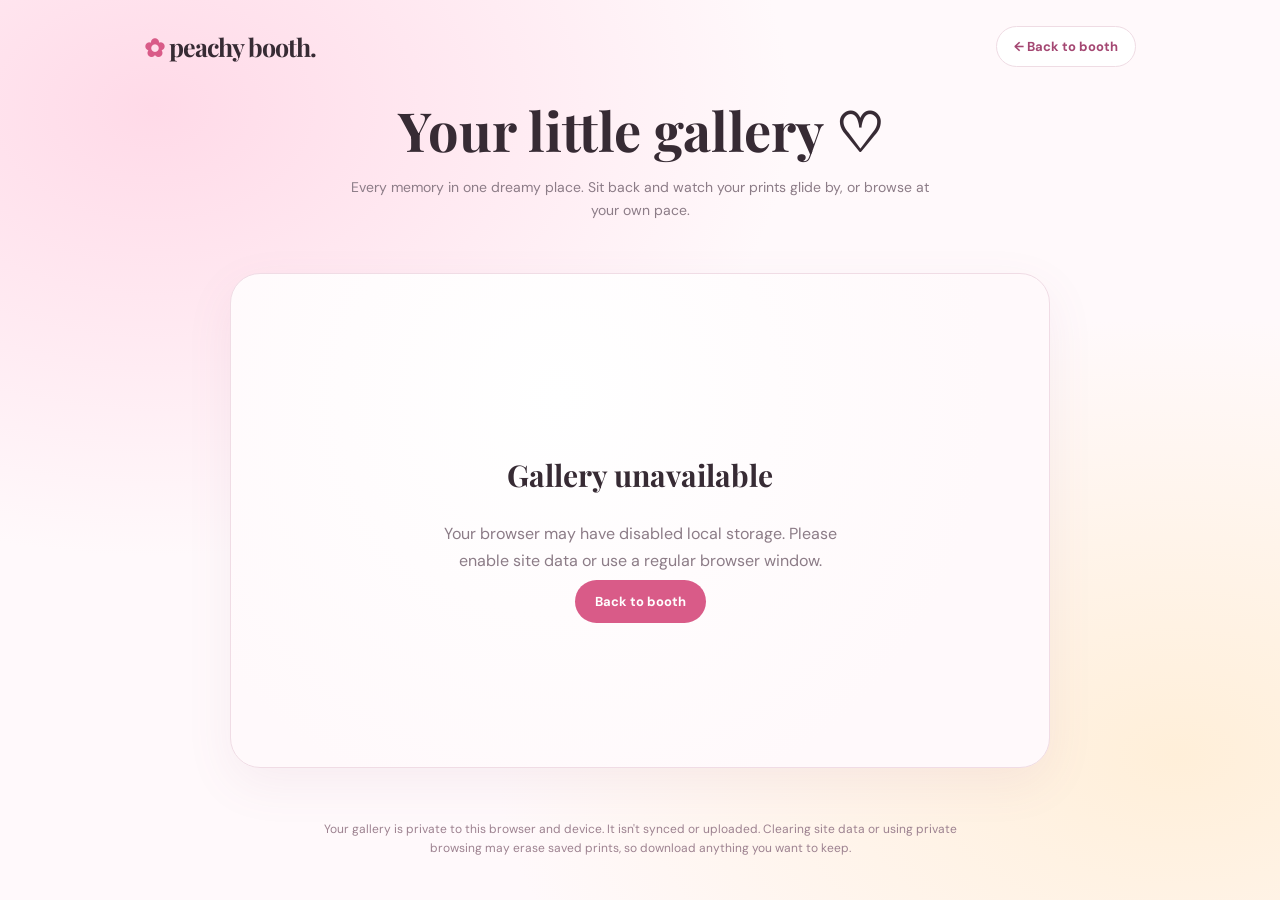
==== gallery.html @ bba38769 "Add initial HTML structure for gallery page" ====
<!DOCTYPE html>
<html lang="en"><head><meta charset="UTF-8">
  <meta name="viewport" content="width=device-width,initial-scale=1.0">
  <meta name="theme-color" content="#fff5f8">
  <title>My Gallery — Peachy Booth</title>
<link rel="preconnect" href="https://fonts.googleapis.com">
  <link rel="preconnect" href="https://fonts.gstatic.com" crossorigin>
  <link href="https://fonts.googleapis.com/css2?family=DM+Sans:wght@400;500;600;700&family=Playfair+Display:wght@500;600;700&display=swap" rel="stylesheet">
<style>
:root{--ink:#372b34;--muted:#8c7c87;--pink:#d95b88}*{box-sizing:border-box}body{margin:0;min-height:100vh;font-family:'DM Sans',sans-serif;color:var(--ink);background:radial-gradient(ellipse at 12% 12%,#ffdae8 0,transparent 40%),radial-gradient(ellipse at 92% 84%,#ffefd9 0,transparent 41%),#fff9fb}button,a{font:inherit}button{cursor:pointer}button:disabled{opacity:.4;cursor:not-allowed}.shell{max-width:1040px;margin:0 auto;padding:26px 24px 42px;min-height:100vh;display:flex;flex-direction:column}.header{display:flex;justify-content:space-between;align-items:center;gap:12px}.logo{font-family:'Playfair Display',serif;font-size:25px;letter-spacing:-1px;font-weight:700}.logo span{color:var(--pink)}.back{border:1px solid #efdce4;text-decoration:none;background:white;border-radius:40px;padding:11px 17px;font-size:13px;font-weight:700;color:#a44772}.heading{text-align:center;font-family:'Playfair Display',serif;font-size:clamp(36px,6vw,54px);margin:27px 0 10px}.sub{text-align:center;color:var(--muted);line-height:1.65;font-size:14px;margin:0 auto 25px;max-width:580px}.gallery{flex:1;display:flex;flex-direction:column;align-items:center;justify-content:center}.stage{position:relative;display:grid;place-items:center;width:min(100%,820px);height:clamp(380px,55vh,590px);border:1px solid #f0dce5;border-radius:30px;background:radial-gradient(circle at 40% 25%,#fff 0%,#fff9fb 70%);box-shadow:0 16px 48px #9d5d7c14;overflow:hidden}.slide{position:absolute;inset:16px;display:flex;align-items:center;justify-content:center;opacity:0;transform:translateX(55px) scale(.94) rotate(3deg);filter:blur(5px);transition:opacity .85s cubic-bezier(.2,.8,.2,1),transform .85s cubic-bezier(.2,.8,.2,1),filter .85s;pointer-events:none}.slide.active{opacity:1;transform:translateX(0) scale(1) rotate(0);filter:blur(0);pointer-events:auto}.slide.leaving{opacity:0;transform:translateX(-55px) scale(.94) rotate(-3deg)}.slide img{display:block;max-width:100%;max-height:100%;object-fit:contain;filter:drop-shadow(0 13px 12px #784b5c2c)}.nav{display:flex;align-items:center;justify-content:center;gap:12px;flex-wrap:wrap;margin-top:19px}.round{width:44px;height:44px;border-radius:50%;border:1px solid #eed8e1;color:#99516e;background:white;font-size:20px;transition:transform .2s}.round:hover{transform:scale(1.08)}.btn{border:0;border-radius:40px;padding:13px 20px;background:var(--pink);color:#fff;font-weight:700;font-size:13px;text-decoration:none;transition:transform .2s,background .2s}.btn:hover{transform:translateY(-2px);background:#c94e7b}.btn.secondary{background:white;color:#8c6177;border:1px solid #ecd5df}.meta{text-align:center;font-size:12px;color:#8f7482;margin-top:13px;min-height:20px}.dots{display:flex;justify-content:center;align-items:center;flex-wrap:wrap;gap:8px;margin-top:12px;max-width:650px}.dot{border:0;background:#e5c7d3;width:8px;height:8px;padding:0;border-radius:50%;transition:all .35s}.dot.active{background:var(--pink);width:23px;border-radius:12px}.empty{text-align:center;max-width:470px;padding:38px 24px}.empty .emoji{font-size:60px}.empty h2{font-family:'Playfair Display',serif;font-size:30px}.empty p{color:var(--muted);line-height:1.7}.footnote{text-align:center;font-size:12px;color:#9d8290;line-height:1.6;margin:26px auto 0;max-width:650px}.danger{background:none;border:0;color:#9d7384;text-decoration:underline;font-size:12px;padding:8px}.sr-only{position:absolute;width:1px;height:1px;overflow:hidden;clip:rect(0,0,0,0)}@media(max-width:620px){.shell{padding:19px 15px 25px}.logo{font-size:20px}.stage{height:52vh;min-height:350px;border-radius:22px}.slide{inset:12px}.heading{margin-top:36px}.nav{gap:8px}.btn{padding:12px 16px}}@media(prefers-reduced-motion:reduce){.slide,.dot,.btn{transition:none!important}}
</style></head><body><div class="shell"><header class="header"><div class="logo"><span>✿</span> peachy booth.</div><a class="back" href="index.html">← Back to booth</a></header>
<h1 class="heading">Your little gallery ♡</h1><p class="sub">Every memory in one dreamy place. Sit back and watch your prints glide by, or browse at your own pace.</p>
<main class="gallery"><div class="stage" id="stage" aria-label="Saved photo carousel"><div class="empty"><div class="emoji">♡</div><h2>Waiting for your first memory</h2><p>Make your first photo print, and it will appear here automatically.</p><a class="btn" href="index.html">Make a photo ✦</a></div></div><div id="galleryControls" hidden><div class="nav"><button class="round" id="prev" aria-label="Previous photo">‹</button><button class="btn secondary" id="pause" aria-pressed="false">Ⅱ Pause slideshow</button><button class="round" id="next" aria-label="Next photo">›</button><button class="btn" id="download">↓ Download print</button></div><div class="meta" id="meta" aria-live="polite"></div><div class="dots" id="dots"></div><div class="nav"><button class="danger" id="delete">Delete this photo</button></div></div></main>
<p class="footnote">Your gallery is private to this browser and device. It isn't synced or uploaded. Clearing site data or using private browsing may erase saved prints, so download anything you want to keep.</p></div>
<script src="gallery-db.js"></script><script>
const stage=document.getElementById('stage'),controls=document.getElementById('galleryControls'),dots=document.getElementById('dots'),meta=document.getElementById('meta');
let photos=[],urls=[],index=0,timer=null,paused=false;
const reduceMotion=matchMedia('(prefers-reduced-motion: reduce)').matches;
function stop(){if(timer){clearInterval(timer);timer=null}}
function start(){stop();if(!paused&&photos.length>1)timer=setInterval(()=>show((index+1)%photos.length),4200)}
function render(){stop();urls.forEach(url=>URL.revokeObjectURL(url));urls=photos.map(p=>URL.createObjectURL(p.blob));stage.innerHTML='';dots.innerHTML='';controls.hidden=photos.length===0;if(!photos.length){stage.innerHTML='<div class="empty"><div class="emoji">♡</div><h2>Waiting for your first memory</h2><p>Make your first photo print, and it will appear here automatically.</p><a class="btn" href="index.html">Make a photo ✦</a></div>';return}
photos.forEach((p,i)=>{const slide=document.createElement('div');slide.className='slide'+(i===index?' active':'');slide.setAttribute('aria-hidden',i===index?'false':'true');const img=document.createElement('img');img.src=urls[i];img.alt=(p.layout==='polaroid'?'Polaroid':p.layout+'-photo strip')+' created '+new Date(p.createdAt).toLocaleString();slide.append(img);stage.append(slide);const dot=document.createElement('button');dot.className='dot'+(i===index?' active':'');dot.setAttribute('aria-label','Show photo '+(i+1));dot.onclick=()=>{show(i);start()};dots.append(dot)});show(index);start()}
function show(next){if(!photos.length)return;const old=index;index=(next+photos.length)%photos.length;const slides=[...stage.querySelectorAll('.slide')];slides.forEach((slide,i)=>{slide.classList.toggle('active',i===index);slide.classList.toggle('leaving',i===old&&i!==index);slide.setAttribute('aria-hidden',i===index?'false':'true')});[...dots.children].forEach((dot,i)=>dot.classList.toggle('active',i===index));const p=photos[index];const date=new Date(p.createdAt).toLocaleDateString(undefined,{month:'short',day:'numeric',year:'numeric'});meta.textContent=`${index+1} of ${photos.length} · ${p.layout==='polaroid'?'Polaroid':p.layout+'-photo strip'} · ${date}`}
function updatePause(){document.getElementById('pause').textContent=paused?'▶ Play slideshow':'Ⅱ Pause slideshow';document.getElementById('pause').setAttribute('aria-pressed',String(paused));start()}
document.getElementById('prev').onclick=()=>{show(index-1);start()};document.getElementById('next').onclick=()=>{show(index+1);start()};document.getElementById('pause').onclick=()=>{paused=!paused;updatePause()};
document.getElementById('download').onclick=()=>{if(!photos.length)return;const a=document.createElement('a');a.href=urls[index];a.download=`peachy-booth-${photos[index].layout}-${photos[index].createdAt}.png`;a.click()};
document.getElementById('delete').onclick=async()=>{if(!photos.length||!confirm('Delete this print from this browser gallery?'))return;const id=photos[index].id;try{await PeachyGallery.remove(id);photos.splice(index,1);index=Math.min(index,Math.max(photos.length-1,0));render()}catch(e){alert('Could not delete this photo.')}};
document.addEventListener('keydown',e=>{if(e.key==='ArrowRight'&&photos.length){show(index+1);start()}else if(e.key==='ArrowLeft'&&photos.length){show(index-1);start()}});
document.addEventListener('visibilitychange',()=>{if(document.hidden)stop();else start()});
(async()=>{try{photos=await PeachyGallery.all();paused=reduceMotion;updatePause();render()}catch(error){stage.innerHTML='<div class="empty"><h2>Gallery unavailable</h2><p>Your browser may have disabled local storage. Please enable site data or use a regular browser window.</p><a class="btn" href="index.html">Back to booth</a></div>';console.warn(error)}})();
</script></body></html>
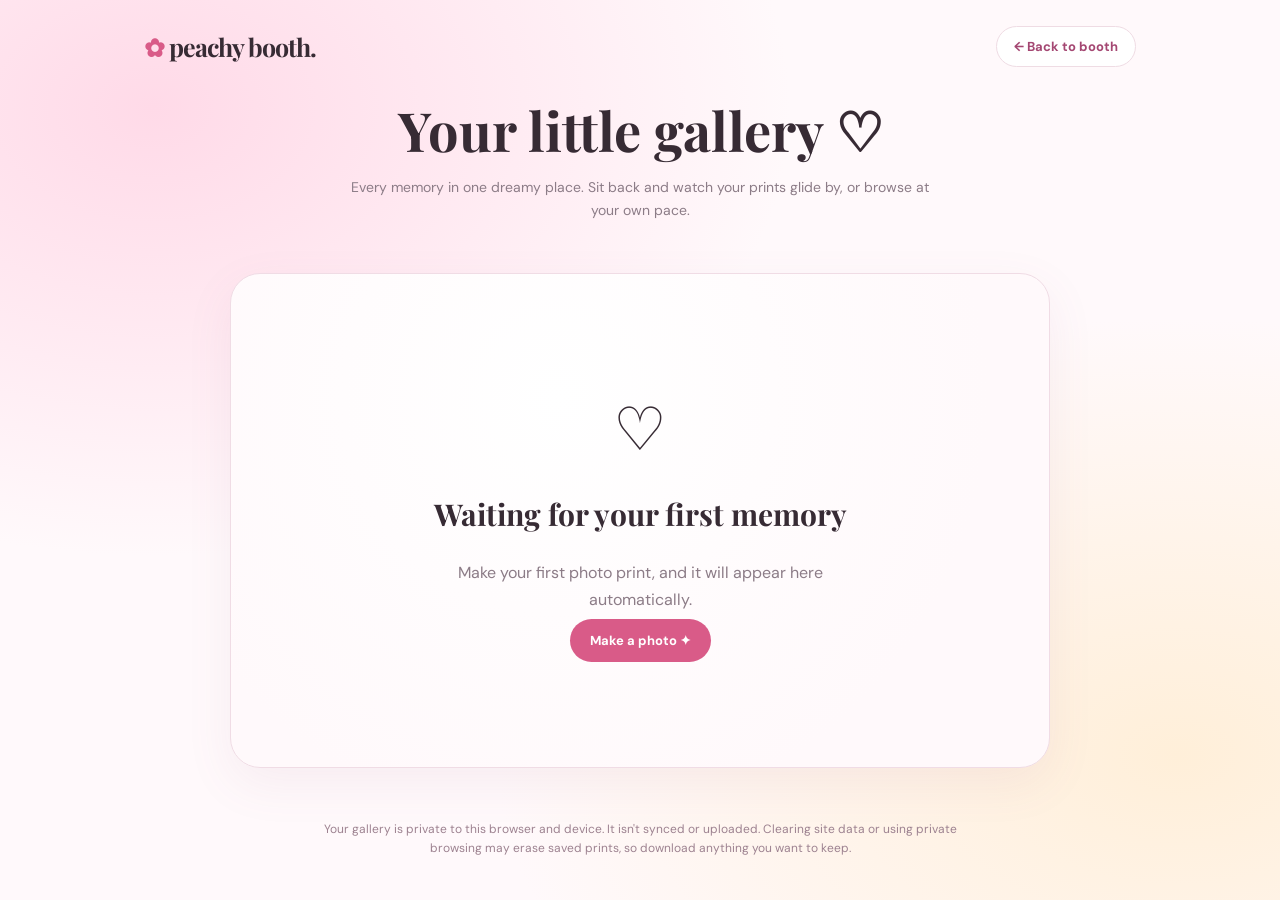
==== commit 62205ab3: "Change title from 'My Gallery' to 'snowglobe gallery'" ====
--- a/gallery.html
+++ b/gallery.html
@@ -1,11 +1,6 @@
 <!DOCTYPE html>
-<html lang="en"><head><meta charset="UTF-8">
-  <meta name="viewport" content="width=device-width,initial-scale=1.0">
-  <meta name="theme-color" content="#fff5f8">
-  <title>My Gallery — Peachy Booth</title>
-<link rel="preconnect" href="https://fonts.googleapis.com">
-  <link rel="preconnect" href="https://fonts.gstatic.com" crossorigin>
-  <link href="https://fonts.googleapis.com/css2?family=DM+Sans:wght@400;500;600;700&family=Playfair+Display:wght@500;600;700&display=swap" rel="stylesheet">
+<html lang="en"><head><meta charset="UTF-8"><meta name="viewport" content="width=device-width,initial-scale=1.0"><meta name="theme-color" content="#fff5f8"><title>snowglobe gallery</title>
+<link rel="preconnect" href="https://fonts.googleapis.com"><link rel="preconnect" href="https://fonts.gstatic.com" crossorigin><link href="https://fonts.googleapis.com/css2?family=DM+Sans:wght@400;500;600;700&family=Playfair+Display:wght@500;600;700&display=swap" rel="stylesheet">
 <style>
 :root{--ink:#372b34;--muted:#8c7c87;--pink:#d95b88}*{box-sizing:border-box}body{margin:0;min-height:100vh;font-family:'DM Sans',sans-serif;color:var(--ink);background:radial-gradient(ellipse at 12% 12%,#ffdae8 0,transparent 40%),radial-gradient(ellipse at 92% 84%,#ffefd9 0,transparent 41%),#fff9fb}button,a{font:inherit}button{cursor:pointer}button:disabled{opacity:.4;cursor:not-allowed}.shell{max-width:1040px;margin:0 auto;padding:26px 24px 42px;min-height:100vh;display:flex;flex-direction:column}.header{display:flex;justify-content:space-between;align-items:center;gap:12px}.logo{font-family:'Playfair Display',serif;font-size:25px;letter-spacing:-1px;font-weight:700}.logo span{color:var(--pink)}.back{border:1px solid #efdce4;text-decoration:none;background:white;border-radius:40px;padding:11px 17px;font-size:13px;font-weight:700;color:#a44772}.heading{text-align:center;font-family:'Playfair Display',serif;font-size:clamp(36px,6vw,54px);margin:27px 0 10px}.sub{text-align:center;color:var(--muted);line-height:1.65;font-size:14px;margin:0 auto 25px;max-width:580px}.gallery{flex:1;display:flex;flex-direction:column;align-items:center;justify-content:center}.stage{position:relative;display:grid;place-items:center;width:min(100%,820px);height:clamp(380px,55vh,590px);border:1px solid #f0dce5;border-radius:30px;background:radial-gradient(circle at 40% 25%,#fff 0%,#fff9fb 70%);box-shadow:0 16px 48px #9d5d7c14;overflow:hidden}.slide{position:absolute;inset:16px;display:flex;align-items:center;justify-content:center;opacity:0;transform:translateX(55px) scale(.94) rotate(3deg);filter:blur(5px);transition:opacity .85s cubic-bezier(.2,.8,.2,1),transform .85s cubic-bezier(.2,.8,.2,1),filter .85s;pointer-events:none}.slide.active{opacity:1;transform:translateX(0) scale(1) rotate(0);filter:blur(0);pointer-events:auto}.slide.leaving{opacity:0;transform:translateX(-55px) scale(.94) rotate(-3deg)}.slide img{display:block;max-width:100%;max-height:100%;object-fit:contain;filter:drop-shadow(0 13px 12px #784b5c2c)}.nav{display:flex;align-items:center;justify-content:center;gap:12px;flex-wrap:wrap;margin-top:19px}.round{width:44px;height:44px;border-radius:50%;border:1px solid #eed8e1;color:#99516e;background:white;font-size:20px;transition:transform .2s}.round:hover{transform:scale(1.08)}.btn{border:0;border-radius:40px;padding:13px 20px;background:var(--pink);color:#fff;font-weight:700;font-size:13px;text-decoration:none;transition:transform .2s,background .2s}.btn:hover{transform:translateY(-2px);background:#c94e7b}.btn.secondary{background:white;color:#8c6177;border:1px solid #ecd5df}.meta{text-align:center;font-size:12px;color:#8f7482;margin-top:13px;min-height:20px}.dots{display:flex;justify-content:center;align-items:center;flex-wrap:wrap;gap:8px;margin-top:12px;max-width:650px}.dot{border:0;background:#e5c7d3;width:8px;height:8px;padding:0;border-radius:50%;transition:all .35s}.dot.active{background:var(--pink);width:23px;border-radius:12px}.empty{text-align:center;max-width:470px;padding:38px 24px}.empty .emoji{font-size:60px}.empty h2{font-family:'Playfair Display',serif;font-size:30px}.empty p{color:var(--muted);line-height:1.7}.footnote{text-align:center;font-size:12px;color:#9d8290;line-height:1.6;margin:26px auto 0;max-width:650px}.danger{background:none;border:0;color:#9d7384;text-decoration:underline;font-size:12px;padding:8px}.sr-only{position:absolute;width:1px;height:1px;overflow:hidden;clip:rect(0,0,0,0)}@media(max-width:620px){.shell{padding:19px 15px 25px}.logo{font-size:20px}.stage{height:52vh;min-height:350px;border-radius:22px}.slide{inset:12px}.heading{margin-top:36px}.nav{gap:8px}.btn{padding:12px 16px}}@media(prefers-reduced-motion:reduce){.slide,.dot,.btn{transition:none!important}}
 </style></head><body><div class="shell"><header class="header"><div class="logo"><span>✿</span> peachy booth.</div><a class="back" href="index.html">← Back to booth</a></header>
@@ -29,4 +24,3 @@
 document.addEventListener('visibilitychange',()=>{if(document.hidden)stop();else start()});
 (async()=>{try{photos=await PeachyGallery.all();paused=reduceMotion;updatePause();render()}catch(error){stage.innerHTML='<div class="empty"><h2>Gallery unavailable</h2><p>Your browser may have disabled local storage. Please enable site data or use a regular browser window.</p><a class="btn" href="index.html">Back to booth</a></div>';console.warn(error)}})();
 </script></body></html>
-
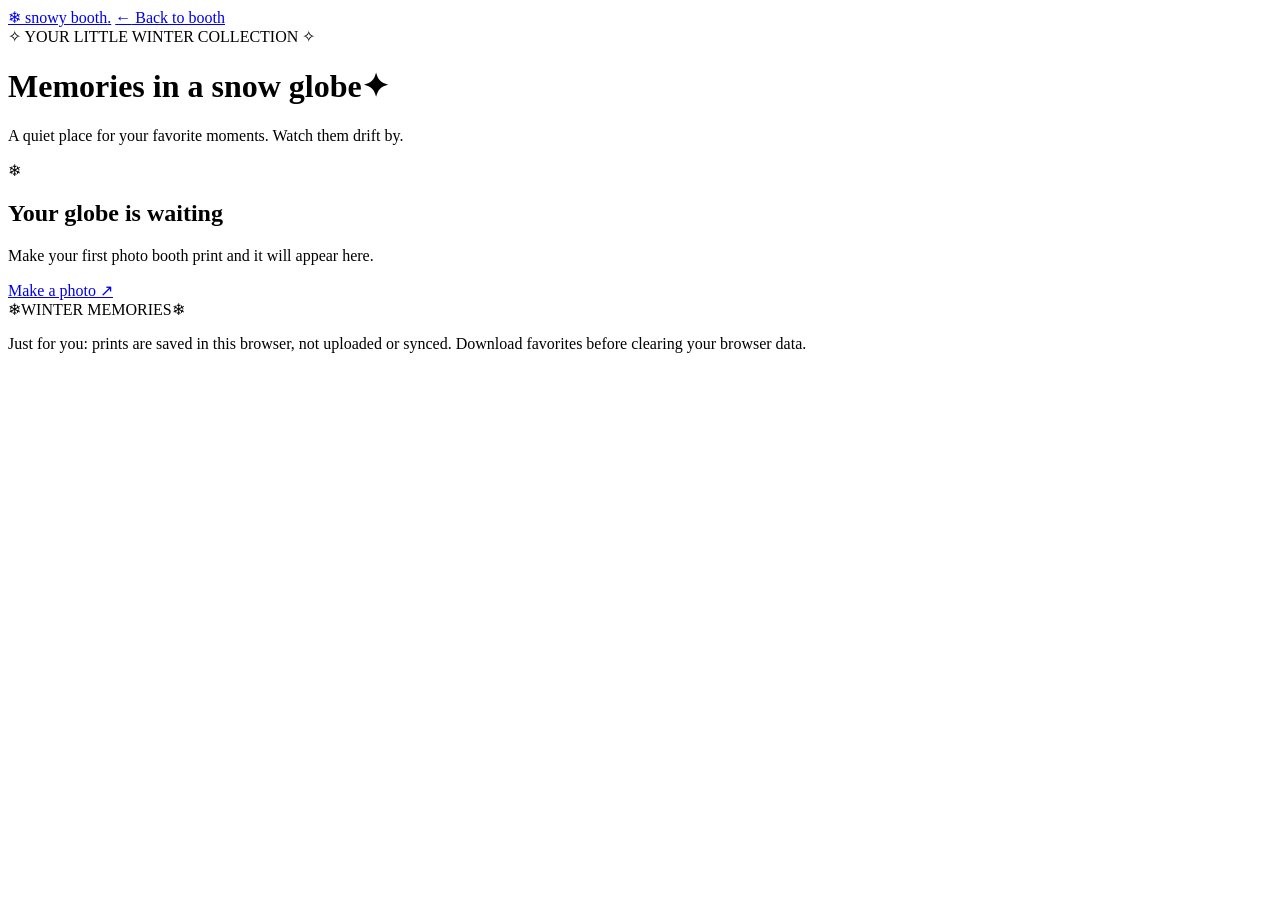
==== commit 2ae95bc7: "Revamp gallery for winter theme Updated the gallery HTML structure and styles for a winter theme." ====
--- a/gallery.html
+++ b/gallery.html
@@ -1,26 +1,51 @@
-<!DOCTYPE html>
-<html lang="en"><head><meta charset="UTF-8"><meta name="viewport" content="width=device-width,initial-scale=1.0"><meta name="theme-color" content="#fff5f8"><title>snowglobe gallery</title>
-<link rel="preconnect" href="https://fonts.googleapis.com"><link rel="preconnect" href="https://fonts.gstatic.com" crossorigin><link href="https://fonts.googleapis.com/css2?family=DM+Sans:wght@400;500;600;700&family=Playfair+Display:wght@500;600;700&display=swap" rel="stylesheet">
-<style>
-:root{--ink:#372b34;--muted:#8c7c87;--pink:#d95b88}*{box-sizing:border-box}body{margin:0;min-height:100vh;font-family:'DM Sans',sans-serif;color:var(--ink);background:radial-gradient(ellipse at 12% 12%,#ffdae8 0,transparent 40%),radial-gradient(ellipse at 92% 84%,#ffefd9 0,transparent 41%),#fff9fb}button,a{font:inherit}button{cursor:pointer}button:disabled{opacity:.4;cursor:not-allowed}.shell{max-width:1040px;margin:0 auto;padding:26px 24px 42px;min-height:100vh;display:flex;flex-direction:column}.header{display:flex;justify-content:space-between;align-items:center;gap:12px}.logo{font-family:'Playfair Display',serif;font-size:25px;letter-spacing:-1px;font-weight:700}.logo span{color:var(--pink)}.back{border:1px solid #efdce4;text-decoration:none;background:white;border-radius:40px;padding:11px 17px;font-size:13px;font-weight:700;color:#a44772}.heading{text-align:center;font-family:'Playfair Display',serif;font-size:clamp(36px,6vw,54px);margin:27px 0 10px}.sub{text-align:center;color:var(--muted);line-height:1.65;font-size:14px;margin:0 auto 25px;max-width:580px}.gallery{flex:1;display:flex;flex-direction:column;align-items:center;justify-content:center}.stage{position:relative;display:grid;place-items:center;width:min(100%,820px);height:clamp(380px,55vh,590px);border:1px solid #f0dce5;border-radius:30px;background:radial-gradient(circle at 40% 25%,#fff 0%,#fff9fb 70%);box-shadow:0 16px 48px #9d5d7c14;overflow:hidden}.slide{position:absolute;inset:16px;display:flex;align-items:center;justify-content:center;opacity:0;transform:translateX(55px) scale(.94) rotate(3deg);filter:blur(5px);transition:opacity .85s cubic-bezier(.2,.8,.2,1),transform .85s cubic-bezier(.2,.8,.2,1),filter .85s;pointer-events:none}.slide.active{opacity:1;transform:translateX(0) scale(1) rotate(0);filter:blur(0);pointer-events:auto}.slide.leaving{opacity:0;transform:translateX(-55px) scale(.94) rotate(-3deg)}.slide img{display:block;max-width:100%;max-height:100%;object-fit:contain;filter:drop-shadow(0 13px 12px #784b5c2c)}.nav{display:flex;align-items:center;justify-content:center;gap:12px;flex-wrap:wrap;margin-top:19px}.round{width:44px;height:44px;border-radius:50%;border:1px solid #eed8e1;color:#99516e;background:white;font-size:20px;transition:transform .2s}.round:hover{transform:scale(1.08)}.btn{border:0;border-radius:40px;padding:13px 20px;background:var(--pink);color:#fff;font-weight:700;font-size:13px;text-decoration:none;transition:transform .2s,background .2s}.btn:hover{transform:translateY(-2px);background:#c94e7b}.btn.secondary{background:white;color:#8c6177;border:1px solid #ecd5df}.meta{text-align:center;font-size:12px;color:#8f7482;margin-top:13px;min-height:20px}.dots{display:flex;justify-content:center;align-items:center;flex-wrap:wrap;gap:8px;margin-top:12px;max-width:650px}.dot{border:0;background:#e5c7d3;width:8px;height:8px;padding:0;border-radius:50%;transition:all .35s}.dot.active{background:var(--pink);width:23px;border-radius:12px}.empty{text-align:center;max-width:470px;padding:38px 24px}.empty .emoji{font-size:60px}.empty h2{font-family:'Playfair Display',serif;font-size:30px}.empty p{color:var(--muted);line-height:1.7}.footnote{text-align:center;font-size:12px;color:#9d8290;line-height:1.6;margin:26px auto 0;max-width:650px}.danger{background:none;border:0;color:#9d7384;text-decoration:underline;font-size:12px;padding:8px}.sr-only{position:absolute;width:1px;height:1px;overflow:hidden;clip:rect(0,0,0,0)}@media(max-width:620px){.shell{padding:19px 15px 25px}.logo{font-size:20px}.stage{height:52vh;min-height:350px;border-radius:22px}.slide{inset:12px}.heading{margin-top:36px}.nav{gap:8px}.btn{padding:12px 16px}}@media(prefers-reduced-motion:reduce){.slide,.dot,.btn{transition:none!important}}
-</style></head><body><div class="shell"><header class="header"><div class="logo"><span>✿</span> peachy booth.</div><a class="back" href="index.html">← Back to booth</a></header>
-<h1 class="heading">Your little gallery ♡</h1><p class="sub">Every memory in one dreamy place. Sit back and watch your prints glide by, or browse at your own pace.</p>
-<main class="gallery"><div class="stage" id="stage" aria-label="Saved photo carousel"><div class="empty"><div class="emoji">♡</div><h2>Waiting for your first memory</h2><p>Make your first photo print, and it will appear here automatically.</p><a class="btn" href="index.html">Make a photo ✦</a></div></div><div id="galleryControls" hidden><div class="nav"><button class="round" id="prev" aria-label="Previous photo">‹</button><button class="btn secondary" id="pause" aria-pressed="false">Ⅱ Pause slideshow</button><button class="round" id="next" aria-label="Next photo">›</button><button class="btn" id="download">↓ Download print</button></div><div class="meta" id="meta" aria-live="polite"></div><div class="dots" id="dots"></div><div class="nav"><button class="danger" id="delete">Delete this photo</button></div></div></main>
-<p class="footnote">Your gallery is private to this browser and device. It isn't synced or uploaded. Clearing site data or using private browsing may erase saved prints, so download anything you want to keep.</p></div>
-<script src="gallery-db.js"></script><script>
-const stage=document.getElementById('stage'),controls=document.getElementById('galleryControls'),dots=document.getElementById('dots'),meta=document.getElementById('meta');
-let photos=[],urls=[],index=0,timer=null,paused=false;
-const reduceMotion=matchMedia('(prefers-reduced-motion: reduce)').matches;
-function stop(){if(timer){clearInterval(timer);timer=null}}
-function start(){stop();if(!paused&&photos.length>1)timer=setInterval(()=>show((index+1)%photos.length),4200)}
-function render(){stop();urls.forEach(url=>URL.revokeObjectURL(url));urls=photos.map(p=>URL.createObjectURL(p.blob));stage.innerHTML='';dots.innerHTML='';controls.hidden=photos.length===0;if(!photos.length){stage.innerHTML='<div class="empty"><div class="emoji">♡</div><h2>Waiting for your first memory</h2><p>Make your first photo print, and it will appear here automatically.</p><a class="btn" href="index.html">Make a photo ✦</a></div>';return}
-photos.forEach((p,i)=>{const slide=document.createElement('div');slide.className='slide'+(i===index?' active':'');slide.setAttribute('aria-hidden',i===index?'false':'true');const img=document.createElement('img');img.src=urls[i];img.alt=(p.layout==='polaroid'?'Polaroid':p.layout+'-photo strip')+' created '+new Date(p.createdAt).toLocaleString();slide.append(img);stage.append(slide);const dot=document.createElement('button');dot.className='dot'+(i===index?' active':'');dot.setAttribute('aria-label','Show photo '+(i+1));dot.onclick=()=>{show(i);start()};dots.append(dot)});show(index);start()}
-function show(next){if(!photos.length)return;const old=index;index=(next+photos.length)%photos.length;const slides=[...stage.querySelectorAll('.slide')];slides.forEach((slide,i)=>{slide.classList.toggle('active',i===index);slide.classList.toggle('leaving',i===old&&i!==index);slide.setAttribute('aria-hidden',i===index?'false':'true')});[...dots.children].forEach((dot,i)=>dot.classList.toggle('active',i===index));const p=photos[index];const date=new Date(p.createdAt).toLocaleDateString(undefined,{month:'short',day:'numeric',year:'numeric'});meta.textContent=`${index+1} of ${photos.length} · ${p.layout==='polaroid'?'Polaroid':p.layout+'-photo strip'} · ${date}`}
-function updatePause(){document.getElementById('pause').textContent=paused?'▶ Play slideshow':'Ⅱ Pause slideshow';document.getElementById('pause').setAttribute('aria-pressed',String(paused));start()}
-document.getElementById('prev').onclick=()=>{show(index-1);start()};document.getElementById('next').onclick=()=>{show(index+1);start()};document.getElementById('pause').onclick=()=>{paused=!paused;updatePause()};
-document.getElementById('download').onclick=()=>{if(!photos.length)return;const a=document.createElement('a');a.href=urls[index];a.download=`peachy-booth-${photos[index].layout}-${photos[index].createdAt}.png`;a.click()};
-document.getElementById('delete').onclick=async()=>{if(!photos.length||!confirm('Delete this print from this browser gallery?'))return;const id=photos[index].id;try{await PeachyGallery.remove(id);photos.splice(index,1);index=Math.min(index,Math.max(photos.length-1,0));render()}catch(e){alert('Could not delete this photo.')}};
-document.addEventListener('keydown',e=>{if(e.key==='ArrowRight'&&photos.length){show(index+1);start()}else if(e.key==='ArrowLeft'&&photos.length){show(index-1);start()}});
-document.addEventListener('visibilitychange',()=>{if(document.hidden)stop();else start()});
-(async()=>{try{photos=await PeachyGallery.all();paused=reduceMotion;updatePause();render()}catch(error){stage.innerHTML='<div class="empty"><h2>Gallery unavailable</h2><p>Your browser may have disabled local storage. Please enable site data or use a regular browser window.</p><a class="btn" href="index.html">Back to booth</a></div>';console.warn(error)}})();
-</script></body></html>
+<!doctype html>
+<html lang="en">
+<head>
+  <meta charset="utf-8">
+  <meta name="viewport" content="width=device-width,initial-scale=1">
+  <meta name="theme-color" content="#e9f5ff">
+  <title>Winter Memories · Snowy Booth</title>
+  <link rel="preconnect" href="https://fonts.googleapis.com">
+  <link rel="preconnect" href="https://fonts.gstatic.com" crossorigin>
+  <link href="https://fonts.googleapis.com/css2?family=DM+Sans:wght@400;500;600;700&family=Playfair+Display:wght@500;600;700&display=swap" rel="stylesheet">
+  <link rel="stylesheet" href="gallery.css">
+</head>
+<body>
+  <div class="snowfall" id="snowfall" aria-hidden="true"></div>
+  <div class="page">
+    <header class="topbar">
+      <a href="index.html" class="wordmark"><span class="brand-icon">❄</span> snowy booth<span class="wordmark-dot">.</span></a>
+      <a class="booth-link" href="index.html"><span aria-hidden="true">←</span> Back to booth</a>
+    </header>
+    <main class="gallery-main">
+      <div class="eyebrow"><span class="tiny-star">✧</span> YOUR LITTLE WINTER COLLECTION <span class="tiny-star">✧</span></div>
+      <h1>Memories in a snow globe<span class="heading-star">✦</span></h1>
+      <p class="intro">A quiet place for your favorite moments. Watch them drift by.</p>
+      <section class="gallery-scene" aria-label="Your saved photo carousel">
+        <div class="snowglobe" aria-hidden="true"><div class="snowglobe-shine"></div><div class="globe-flakes" id="globeFlakes"></div></div>
+        <div class="gallery-stage" id="stage" aria-roledescription="carousel" aria-label="Photo booth prints" aria-live="off">
+          <div class="empty"><div class="empty-mark" aria-hidden="true">❄</div><h2>Your globe is waiting</h2><p>Make your first photo booth print and it will appear here.</p><a href="index.html" class="primary-link">Make a photo <span aria-hidden="true">↗</span></a></div>
+        </div>
+        <div class="globe-base" aria-hidden="true"><span>❄</span><span>WINTER MEMORIES</span><span>❄</span></div>
+      </section>
+      <div class="gallery-ui" id="galleryControls" hidden>
+        <div class="progress-line" id="progressLine" aria-hidden="true"><div id="progressFill"></div></div>
+        <p id="counter" class="counter" aria-live="polite"></p>
+        <div class="controls">
+          <button id="prev" class="arrow" type="button" aria-label="Previous photo">←</button>
+          <button id="pause" class="play-btn" type="button" aria-pressed="false">Ⅱ Pause</button>
+          <button id="next" class="arrow" type="button" aria-label="Next photo">→</button>
+        </div>
+        <div class="secondary-actions">
+          <button id="download" type="button" class="text-action">↓ Save print</button>
+          <span class="separator" aria-hidden="true">·</span>
+          <button id="delete" type="button" class="text-action delete">Remove photo</button>
+        </div>
+      </div>
+      <p class="privacy">Just for you: prints are saved in this browser, not uploaded or synced. Download favorites before clearing your browser data.</p>
+    </main>
+  </div>
+  <script src="gallery-db.js"></script>
+  <script src="gallery.js"></script>
+</body>
+</html>
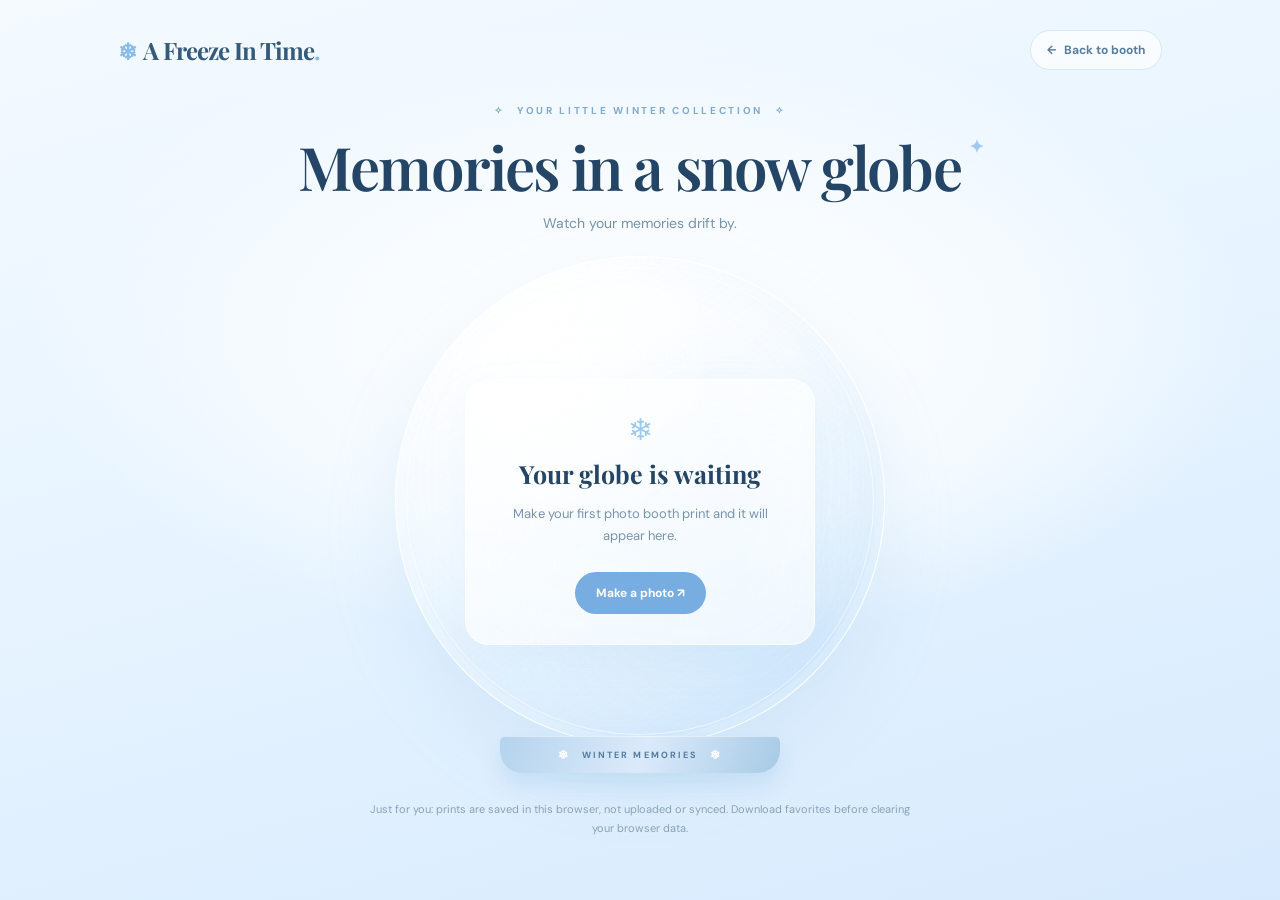
==== commit 8bc597f7: "Update title and intro text in gallery.html" ====
--- a/gallery.html
+++ b/gallery.html
@@ -4,7 +4,7 @@
   <meta charset="utf-8">
   <meta name="viewport" content="width=device-width,initial-scale=1">
   <meta name="theme-color" content="#e9f5ff">
-  <title>Winter Memories · Snowy Booth</title>
+  <title>A Freeze In Time · Photobooth</title>
   <link rel="preconnect" href="https://fonts.googleapis.com">
   <link rel="preconnect" href="https://fonts.gstatic.com" crossorigin>
   <link href="https://fonts.googleapis.com/css2?family=DM+Sans:wght@400;500;600;700&family=Playfair+Display:wght@500;600;700&display=swap" rel="stylesheet">
@@ -14,13 +14,13 @@
   <div class="snowfall" id="snowfall" aria-hidden="true"></div>
   <div class="page">
     <header class="topbar">
-      <a href="index.html" class="wordmark"><span class="brand-icon">❄</span> snowy booth<span class="wordmark-dot">.</span></a>
+      <a href="index.html" class="wordmark"><span class="brand-icon">❄</span> A Freeze In Time<span class="wordmark-dot">.</span></a>
       <a class="booth-link" href="index.html"><span aria-hidden="true">←</span> Back to booth</a>
     </header>
     <main class="gallery-main">
       <div class="eyebrow"><span class="tiny-star">✧</span> YOUR LITTLE WINTER COLLECTION <span class="tiny-star">✧</span></div>
       <h1>Memories in a snow globe<span class="heading-star">✦</span></h1>
-      <p class="intro">A quiet place for your favorite moments. Watch them drift by.</p>
+      <p class="intro">Watch your memories drift by.</p>
       <section class="gallery-scene" aria-label="Your saved photo carousel">
         <div class="snowglobe" aria-hidden="true"><div class="snowglobe-shine"></div><div class="globe-flakes" id="globeFlakes"></div></div>
         <div class="gallery-stage" id="stage" aria-roledescription="carousel" aria-label="Photo booth prints" aria-live="off">
--- a/gallery.css
+++ b/gallery.css
@@ -0,0 +1,2 @@
+:root{--ink:#244565;--muted:#7792ab;--accent:#79aee0;--line:#cfe3f5;--white:#fff;--ease:cubic-bezier(.22,1,.36,1)}
+*{box-sizing:border-box}html{scroll-behavior:smooth}body{margin:0;min-height:100vh;overflow-x:hidden;font-family:'DM Sans',sans-serif;color:var(--ink);background:radial-gradient(ellipse 48% 35% at 50% 37%,#fff 0%,#f4faff 65%,transparent 100%),linear-gradient(165deg,#f4faff 0%,#e5f3ff 54%,#d7eafd 100%)}button,a{font:inherit}button{cursor:pointer}button:focus-visible,a:focus-visible{outline:3px solid #619edf;outline-offset:4px}button:disabled{opacity:.5;cursor:not-allowed}[hidden]{display:none!important}.page{position:relative;z-index:1;min-height:100vh}.topbar{max-width:1100px;margin:auto;display:flex;justify-content:space-between;align-items:center;gap:16px;padding:30px 28px 10px}.wordmark{font-family:'Playfair Display',serif;color:#345b7c;font-size:24px;font-weight:700;letter-spacing:-1px;text-decoration:none}.brand-icon{font-family:'DM Sans',sans-serif;font-size:23px;color:#8abce7;margin-right:3px}.wordmark-dot{color:#8abce7}.booth-link{display:inline-flex;align-items:center;gap:8px;text-decoration:none;padding:11px 16px;border:1px solid #d5e8f8;border-radius:999px;background:#ffffffad;color:#587e9f;font-size:12px;font-weight:700;transition:transform .3s,background .3s}.booth-link:hover{background:#fff;transform:translateY(-2px)}.gallery-main{display:flex;flex-direction:column;align-items:center;text-align:center;max-width:1100px;margin:auto;padding:16px 20px 32px}.eyebrow{font-size:10px;letter-spacing:.27em;font-weight:700;color:#83a9cd;margin-top:8px}.tiny-star{margin:0 7px}h1{font-family:'Playfair Display',serif;font-size:clamp(34px,5.6vw,60px);font-weight:600;line-height:1.15;letter-spacing:-1.8px;margin:15px 0 11px}.heading-star{font-family:'DM Sans',sans-serif;font-size:18px;display:inline-block;vertical-align:top;color:#a3c9ef;margin-left:8px;transform:translateY(5px)}.intro{color:var(--muted);font-size:14px;line-height:1.6;margin:0 0 12px}.gallery-scene{position:relative;display:grid;place-items:center;width:min(100%,820px);height:clamp(400px,59vh,620px);isolation:isolate}.snowglobe{position:absolute;left:50%;top:48%;width:min(66%,490px);aspect-ratio:1;border-radius:50%;transform:translate(-50%,-50%);background:radial-gradient(ellipse at 32% 20%,rgba(255,255,255,.98),transparent 34%),radial-gradient(circle at 68% 67%,rgba(170,212,246,.21),transparent 58%),linear-gradient(145deg,rgba(255,255,255,.6),rgba(203,233,255,.2));border:1px solid rgba(255,255,255,.94);box-shadow:inset 0 0 0 8px #ffffff27,inset -23px -25px 55px #98c5ee23,0 30px 75px #8bbbe329;pointer-events:none;z-index:-1}.snowglobe:before{content:'';position:absolute;inset:10px;border-radius:50%;border:1px solid #fff9}.snowglobe-shine{position:absolute;top:12%;left:14%;width:23%;height:10%;transform:rotate(-35deg);border-radius:50%;background:linear-gradient(180deg,#ffffffa0,#ffffff06);filter:blur(7px)}.globe-flakes{position:absolute;inset:0;overflow:hidden;border-radius:50%}.globe-flake{position:absolute;top:-15%;color:#fff;text-shadow:0 0 5px #94c4ee;animation:globeFloat var(--duration,13s) linear var(--delay,0s) infinite}@keyframes globeFloat{0%{transform:translate3d(-8px,-20px,0) rotate(0deg);opacity:0}17%{opacity:.82}85%{opacity:.65}100%{transform:translate3d(18px,510px,0) rotate(150deg);opacity:0}}.snowfall{position:fixed;inset:0;z-index:0;pointer-events:none;overflow:hidden}.ambient-flake{position:absolute;top:-8%;color:#fff;opacity:.8;text-shadow:0 0 10px #c4dff6;animation:ambientFall var(--duration,19s) linear var(--delay,0s) infinite}@keyframes ambientFall{from{transform:translateY(-12vh) rotate(0)}to{transform:translateY(120vh) rotate(180deg)}}.gallery-stage{position:relative;width:min(80%,540px);height:clamp(290px,48vh,505px);display:grid;place-items:center;perspective:1100px;touch-action:pan-y}.slide{position:absolute;inset:0;display:flex;align-items:center;justify-content:center;opacity:0;filter:blur(8px);transform:translate3d(55px,10px,-80px) scale(.90) rotate(3deg);transition:opacity .95s var(--ease),transform 1.05s var(--ease),filter .95s var(--ease);pointer-events:none}.slide.active{opacity:1;filter:blur(0);transform:translate3d(0,0,0) scale(1) rotate(0);pointer-events:auto}.slide.leaving{opacity:0;filter:blur(6px);transform:translate3d(-58px,-5px,-85px) scale(.92) rotate(-3deg)}.slide img{display:block;width:auto;height:auto;max-height:100%;max-width:100%;object-fit:contain;filter:drop-shadow(0 18px 18px #4b76973b);user-select:none;-webkit-user-drag:none}.slide.active img{animation:gentleFloat 5s ease-in-out infinite}@keyframes gentleFloat{0%,100%{transform:translateY(0)}50%{transform:translateY(-7px)}}.globe-base{position:absolute;bottom:4px;left:50%;transform:translateX(-50%);width:min(40%,280px);height:37px;border-radius:5px 5px 22px 22px;background:linear-gradient(110deg,#b4d3ed,#dbeafa 51%,#a7cae6);box-shadow:0 12px 21px #6ca8d132,inset 0 1px 0 #fff7;display:flex;justify-content:center;gap:12px;align-items:center;color:#547b9e;font-size:9px;letter-spacing:.23em;font-weight:700;z-index:-1}.globe-base span:first-child,.globe-base span:last-child{font-size:12px;color:#fff}.gallery-ui{width:100%;display:flex;align-items:center;flex-direction:column}.progress-line{width:180px;height:2px;border-radius:2px;background:#c4deef;overflow:hidden;margin:8px 0 12px}.progress-line div{height:100%;width:0;background:#6ea7d6;transition:width .42s var(--ease)}.counter{margin:0;color:#7894b0;font-size:11px;font-weight:600;letter-spacing:.13em;text-transform:uppercase}.controls{display:flex;align-items:center;justify-content:center;gap:22px;margin:18px 0 4px}.arrow{display:grid;place-items:center;width:45px;height:45px;border:1px solid #bdd9ee;background:#ffffffa8;color:#5e8aaf;border-radius:50%;font-size:18px;transition:transform .25s,background .25s}.arrow:hover{transform:scale(1.08);background:#fff}.play-btn{min-width:122px;border:1px solid #c7e0f4;background:#ffffffbb;border-radius:999px;padding:12px 19px;color:#527ca1;font-size:12px;font-weight:700;transition:background .25s}.play-btn:hover{background:#fff}.secondary-actions{display:flex;align-items:center;justify-content:center;gap:14px;margin-top:13px}.text-action{background:none;border:0;padding:9px;color:#5f88a9;font-size:12px;font-weight:600}.text-action:hover{text-decoration:underline}.text-action.delete{color:#8095a7}.separator{color:#a5bbcf}.privacy{margin:23px 0 0;max-width:560px;color:#88a2b8;font-size:11px;line-height:1.7}.empty{background:#ffffff9c;border:1px solid #ffffffdd;border-radius:24px;padding:30px 28px;max-width:350px;box-shadow:0 16px 40px #86b6df18}.empty-mark{font-size:30px;color:#9cc9ed}.empty h2{font-family:'Playfair Display',serif;font-size:25px;margin:8px 0}.empty p{color:#7893ac;font-size:13px;line-height:1.7}.primary-link{display:inline-block;text-decoration:none;border-radius:99px;background:#77ade0;color:#fff;font-size:12px;font-weight:700;padding:13px 21px;margin-top:12px}.primary-link:hover{background:#669fd7}@media(max-width:680px){.topbar{padding:20px 16px 6px}.wordmark{font-size:20px}.booth-link{padding:9px 12px;font-size:11px}.gallery-main{padding:22px 15px 30px}h1{letter-spacing:-1px}.intro{font-size:13px}.gallery-scene{height:min(54vh,490px);min-height:355px}.snowglobe{width:min(92%,400px)}.gallery-stage{width:87%;height:min(45vh,390px)}.globe-base{width:46%;bottom:0}.controls{gap:16px}.privacy{margin-top:26px}}@media(prefers-reduced-motion:reduce){*,*:before,*:after{animation:none!important;transition:none!important;scroll-behavior:auto!important}.ambient-flake,.globe-flake{display:none}}
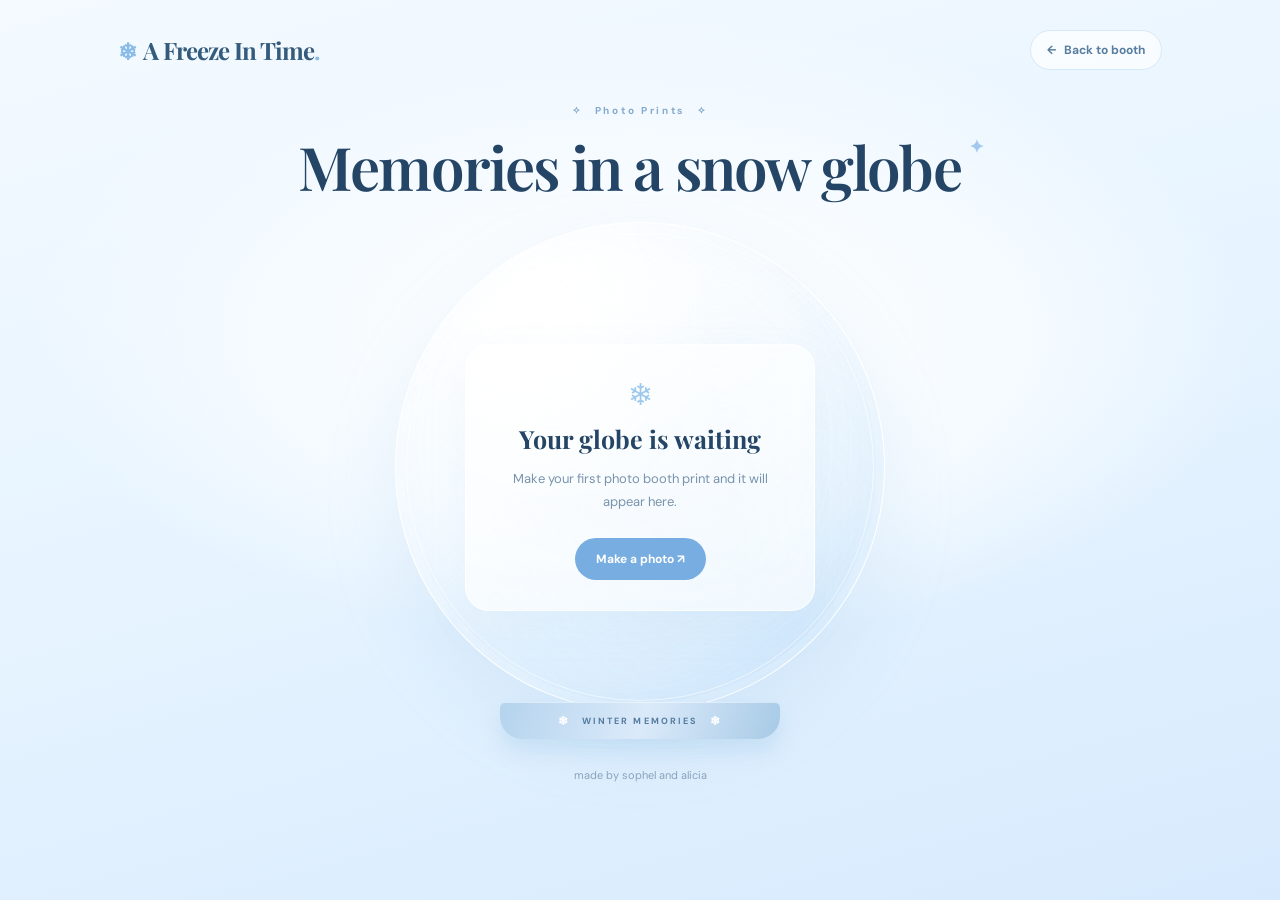
==== commit 677437cc: "Update gallery title and content" ====
--- a/gallery.html
+++ b/gallery.html
@@ -4,7 +4,7 @@
   <meta charset="utf-8">
   <meta name="viewport" content="width=device-width,initial-scale=1">
   <meta name="theme-color" content="#e9f5ff">
-  <title>A Freeze In Time · Photobooth</title>
+  <title>A Freeze In Time</title>
   <link rel="preconnect" href="https://fonts.googleapis.com">
   <link rel="preconnect" href="https://fonts.gstatic.com" crossorigin>
   <link href="https://fonts.googleapis.com/css2?family=DM+Sans:wght@400;500;600;700&family=Playfair+Display:wght@500;600;700&display=swap" rel="stylesheet">
@@ -18,9 +18,9 @@
       <a class="booth-link" href="index.html"><span aria-hidden="true">←</span> Back to booth</a>
     </header>
     <main class="gallery-main">
-      <div class="eyebrow"><span class="tiny-star">✧</span> YOUR LITTLE WINTER COLLECTION <span class="tiny-star">✧</span></div>
+      <div class="eyebrow"><span class="tiny-star">✧</span> Photo Prints <span class="tiny-star">✧</span></div>
       <h1>Memories in a snow globe<span class="heading-star">✦</span></h1>
-      <p class="intro">Watch your memories drift by.</p>
+      <!--<p class="intro">Watch your memories drift by.</p>-->
       <section class="gallery-scene" aria-label="Your saved photo carousel">
         <div class="snowglobe" aria-hidden="true"><div class="snowglobe-shine"></div><div class="globe-flakes" id="globeFlakes"></div></div>
         <div class="gallery-stage" id="stage" aria-roledescription="carousel" aria-label="Photo booth prints" aria-live="off">
@@ -42,7 +42,7 @@
           <button id="delete" type="button" class="text-action delete">Remove photo</button>
         </div>
       </div>
-      <p class="privacy">Just for you: prints are saved in this browser, not uploaded or synced. Download favorites before clearing your browser data.</p>
+      <p class="privacy">made by sophel and alicia</p>
     </main>
   </div>
   <script src="gallery-db.js"></script>
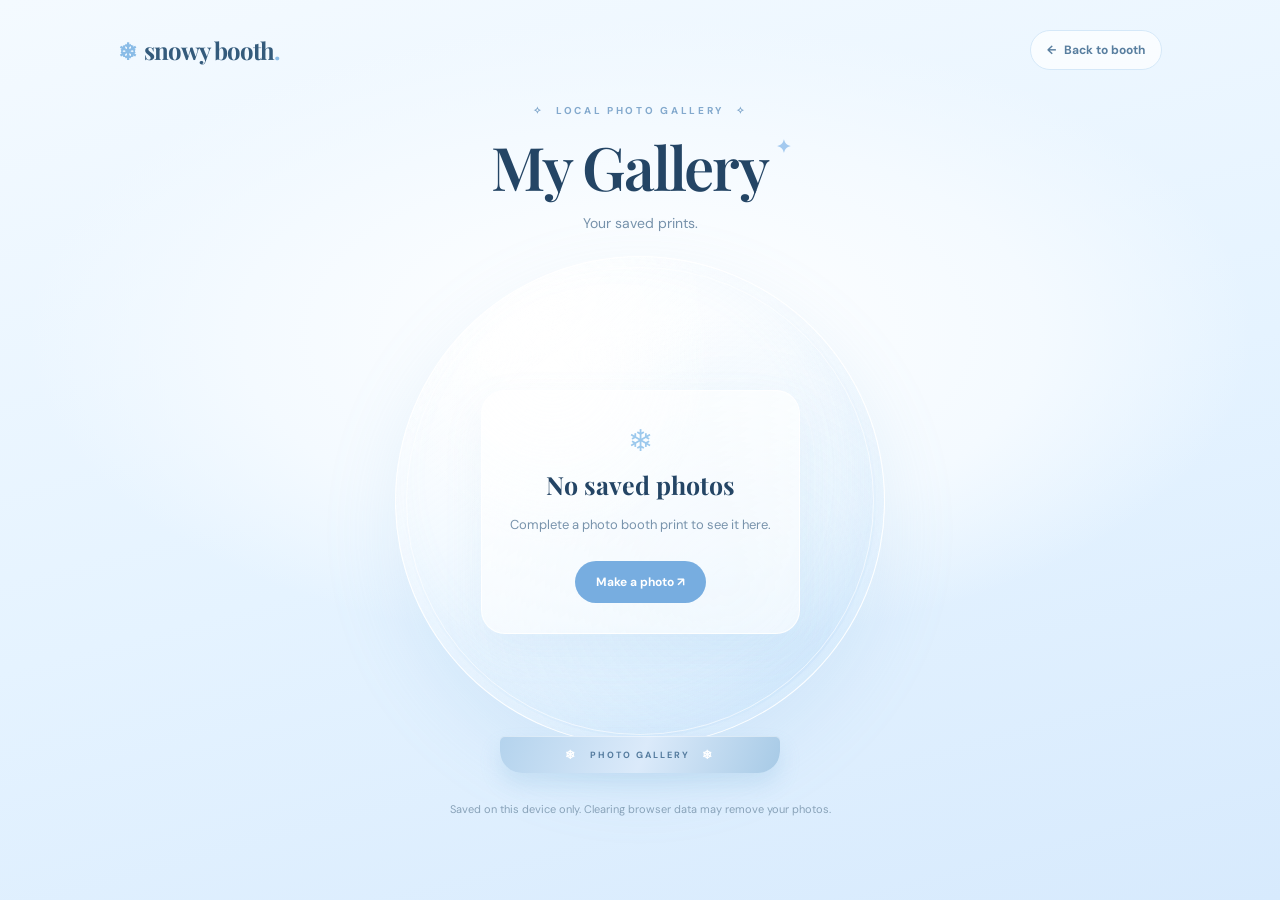
==== commit 84efc231: "Update gallery title and content for clarity" ====
--- a/gallery.html
+++ b/gallery.html
@@ -4,7 +4,7 @@
   <meta charset="utf-8">
   <meta name="viewport" content="width=device-width,initial-scale=1">
   <meta name="theme-color" content="#e9f5ff">
-  <title>A Freeze In Time</title>
+  <title>Memories</title>
   <link rel="preconnect" href="https://fonts.googleapis.com">
   <link rel="preconnect" href="https://fonts.gstatic.com" crossorigin>
   <link href="https://fonts.googleapis.com/css2?family=DM+Sans:wght@400;500;600;700&family=Playfair+Display:wght@500;600;700&display=swap" rel="stylesheet">
@@ -14,19 +14,19 @@
   <div class="snowfall" id="snowfall" aria-hidden="true"></div>
   <div class="page">
     <header class="topbar">
-      <a href="index.html" class="wordmark"><span class="brand-icon">❄</span> A Freeze In Time<span class="wordmark-dot">.</span></a>
-      <a class="booth-link" href="index.html"><span aria-hidden="true">←</span> Back to booth</a>
+      <a href="index.html" class="wordmark"><span class="brand-icon">❄</span> snowy booth<span class="wordmark-dot">.</span></a>
+      <a class="booth-link" href="index.html" id="galleryBack"><span aria-hidden="true">←</span> Back to booth</a>
     </header>
     <main class="gallery-main">
-      <div class="eyebrow"><span class="tiny-star">✧</span> Photo Prints <span class="tiny-star">✧</span></div>
-      <h1>Memories in a snow globe<span class="heading-star">✦</span></h1>
-      <!--<p class="intro">Watch your memories drift by.</p>-->
+      <div class="eyebrow" id="galleryEyebrow"><span class="tiny-star">✧</span> LOCAL PHOTO GALLERY <span class="tiny-star">✧</span></div>
+      <h1 id="galleryTitle">My Gallery<span class="heading-star">✦</span></h1>
+      <p class="intro" id="galleryIntro">Your saved prints.</p>
       <section class="gallery-scene" aria-label="Your saved photo carousel">
         <div class="snowglobe" aria-hidden="true"><div class="snowglobe-shine"></div><div class="globe-flakes" id="globeFlakes"></div></div>
         <div class="gallery-stage" id="stage" aria-roledescription="carousel" aria-label="Photo booth prints" aria-live="off">
-          <div class="empty"><div class="empty-mark" aria-hidden="true">❄</div><h2>Your globe is waiting</h2><p>Make your first photo booth print and it will appear here.</p><a href="index.html" class="primary-link">Make a photo <span aria-hidden="true">↗</span></a></div>
+          <div class="empty"><div class="empty-mark" aria-hidden="true">❄</div><h2>No saved photos</h2><p>Complete a photo booth print to see it here.</p><a href="index.html" class="primary-link">Make a photo <span aria-hidden="true">↗</span></a></div>
         </div>
-        <div class="globe-base" aria-hidden="true"><span>❄</span><span>WINTER MEMORIES</span><span>❄</span></div>
+        <div class="globe-base" aria-hidden="true"><span>❄</span><span>PHOTO GALLERY</span><span>❄</span></div>
       </section>
       <div class="gallery-ui" id="galleryControls" hidden>
         <div class="progress-line" id="progressLine" aria-hidden="true"><div id="progressFill"></div></div>
@@ -42,9 +42,10 @@
           <button id="delete" type="button" class="text-action delete">Remove photo</button>
         </div>
       </div>
-      <p class="privacy">made by sophel and alicia</p>
+      <p class="privacy" id="galleryPrivacy">Saved on this device only. Clearing browser data may remove your photos.</p>
     </main>
   </div>
+  <script src="copy.js"></script>
   <script src="gallery-db.js"></script>
   <script src="gallery.js"></script>
 </body>
--- a/gallery.css
+++ b/gallery.css
@@ -1,2 +1,521 @@
-:root{--ink:#244565;--muted:#7792ab;--accent:#79aee0;--line:#cfe3f5;--white:#fff;--ease:cubic-bezier(.22,1,.36,1)}
-*{box-sizing:border-box}html{scroll-behavior:smooth}body{margin:0;min-height:100vh;overflow-x:hidden;font-family:'DM Sans',sans-serif;color:var(--ink);background:radial-gradient(ellipse 48% 35% at 50% 37%,#fff 0%,#f4faff 65%,transparent 100%),linear-gradient(165deg,#f4faff 0%,#e5f3ff 54%,#d7eafd 100%)}button,a{font:inherit}button{cursor:pointer}button:focus-visible,a:focus-visible{outline:3px solid #619edf;outline-offset:4px}button:disabled{opacity:.5;cursor:not-allowed}[hidden]{display:none!important}.page{position:relative;z-index:1;min-height:100vh}.topbar{max-width:1100px;margin:auto;display:flex;justify-content:space-between;align-items:center;gap:16px;padding:30px 28px 10px}.wordmark{font-family:'Playfair Display',serif;color:#345b7c;font-size:24px;font-weight:700;letter-spacing:-1px;text-decoration:none}.brand-icon{font-family:'DM Sans',sans-serif;font-size:23px;color:#8abce7;margin-right:3px}.wordmark-dot{color:#8abce7}.booth-link{display:inline-flex;align-items:center;gap:8px;text-decoration:none;padding:11px 16px;border:1px solid #d5e8f8;border-radius:999px;background:#ffffffad;color:#587e9f;font-size:12px;font-weight:700;transition:transform .3s,background .3s}.booth-link:hover{background:#fff;transform:translateY(-2px)}.gallery-main{display:flex;flex-direction:column;align-items:center;text-align:center;max-width:1100px;margin:auto;padding:16px 20px 32px}.eyebrow{font-size:10px;letter-spacing:.27em;font-weight:700;color:#83a9cd;margin-top:8px}.tiny-star{margin:0 7px}h1{font-family:'Playfair Display',serif;font-size:clamp(34px,5.6vw,60px);font-weight:600;line-height:1.15;letter-spacing:-1.8px;margin:15px 0 11px}.heading-star{font-family:'DM Sans',sans-serif;font-size:18px;display:inline-block;vertical-align:top;color:#a3c9ef;margin-left:8px;transform:translateY(5px)}.intro{color:var(--muted);font-size:14px;line-height:1.6;margin:0 0 12px}.gallery-scene{position:relative;display:grid;place-items:center;width:min(100%,820px);height:clamp(400px,59vh,620px);isolation:isolate}.snowglobe{position:absolute;left:50%;top:48%;width:min(66%,490px);aspect-ratio:1;border-radius:50%;transform:translate(-50%,-50%);background:radial-gradient(ellipse at 32% 20%,rgba(255,255,255,.98),transparent 34%),radial-gradient(circle at 68% 67%,rgba(170,212,246,.21),transparent 58%),linear-gradient(145deg,rgba(255,255,255,.6),rgba(203,233,255,.2));border:1px solid rgba(255,255,255,.94);box-shadow:inset 0 0 0 8px #ffffff27,inset -23px -25px 55px #98c5ee23,0 30px 75px #8bbbe329;pointer-events:none;z-index:-1}.snowglobe:before{content:'';position:absolute;inset:10px;border-radius:50%;border:1px solid #fff9}.snowglobe-shine{position:absolute;top:12%;left:14%;width:23%;height:10%;transform:rotate(-35deg);border-radius:50%;background:linear-gradient(180deg,#ffffffa0,#ffffff06);filter:blur(7px)}.globe-flakes{position:absolute;inset:0;overflow:hidden;border-radius:50%}.globe-flake{position:absolute;top:-15%;color:#fff;text-shadow:0 0 5px #94c4ee;animation:globeFloat var(--duration,13s) linear var(--delay,0s) infinite}@keyframes globeFloat{0%{transform:translate3d(-8px,-20px,0) rotate(0deg);opacity:0}17%{opacity:.82}85%{opacity:.65}100%{transform:translate3d(18px,510px,0) rotate(150deg);opacity:0}}.snowfall{position:fixed;inset:0;z-index:0;pointer-events:none;overflow:hidden}.ambient-flake{position:absolute;top:-8%;color:#fff;opacity:.8;text-shadow:0 0 10px #c4dff6;animation:ambientFall var(--duration,19s) linear var(--delay,0s) infinite}@keyframes ambientFall{from{transform:translateY(-12vh) rotate(0)}to{transform:translateY(120vh) rotate(180deg)}}.gallery-stage{position:relative;width:min(80%,540px);height:clamp(290px,48vh,505px);display:grid;place-items:center;perspective:1100px;touch-action:pan-y}.slide{position:absolute;inset:0;display:flex;align-items:center;justify-content:center;opacity:0;filter:blur(8px);transform:translate3d(55px,10px,-80px) scale(.90) rotate(3deg);transition:opacity .95s var(--ease),transform 1.05s var(--ease),filter .95s var(--ease);pointer-events:none}.slide.active{opacity:1;filter:blur(0);transform:translate3d(0,0,0) scale(1) rotate(0);pointer-events:auto}.slide.leaving{opacity:0;filter:blur(6px);transform:translate3d(-58px,-5px,-85px) scale(.92) rotate(-3deg)}.slide img{display:block;width:auto;height:auto;max-height:100%;max-width:100%;object-fit:contain;filter:drop-shadow(0 18px 18px #4b76973b);user-select:none;-webkit-user-drag:none}.slide.active img{animation:gentleFloat 5s ease-in-out infinite}@keyframes gentleFloat{0%,100%{transform:translateY(0)}50%{transform:translateY(-7px)}}.globe-base{position:absolute;bottom:4px;left:50%;transform:translateX(-50%);width:min(40%,280px);height:37px;border-radius:5px 5px 22px 22px;background:linear-gradient(110deg,#b4d3ed,#dbeafa 51%,#a7cae6);box-shadow:0 12px 21px #6ca8d132,inset 0 1px 0 #fff7;display:flex;justify-content:center;gap:12px;align-items:center;color:#547b9e;font-size:9px;letter-spacing:.23em;font-weight:700;z-index:-1}.globe-base span:first-child,.globe-base span:last-child{font-size:12px;color:#fff}.gallery-ui{width:100%;display:flex;align-items:center;flex-direction:column}.progress-line{width:180px;height:2px;border-radius:2px;background:#c4deef;overflow:hidden;margin:8px 0 12px}.progress-line div{height:100%;width:0;background:#6ea7d6;transition:width .42s var(--ease)}.counter{margin:0;color:#7894b0;font-size:11px;font-weight:600;letter-spacing:.13em;text-transform:uppercase}.controls{display:flex;align-items:center;justify-content:center;gap:22px;margin:18px 0 4px}.arrow{display:grid;place-items:center;width:45px;height:45px;border:1px solid #bdd9ee;background:#ffffffa8;color:#5e8aaf;border-radius:50%;font-size:18px;transition:transform .25s,background .25s}.arrow:hover{transform:scale(1.08);background:#fff}.play-btn{min-width:122px;border:1px solid #c7e0f4;background:#ffffffbb;border-radius:999px;padding:12px 19px;color:#527ca1;font-size:12px;font-weight:700;transition:background .25s}.play-btn:hover{background:#fff}.secondary-actions{display:flex;align-items:center;justify-content:center;gap:14px;margin-top:13px}.text-action{background:none;border:0;padding:9px;color:#5f88a9;font-size:12px;font-weight:600}.text-action:hover{text-decoration:underline}.text-action.delete{color:#8095a7}.separator{color:#a5bbcf}.privacy{margin:23px 0 0;max-width:560px;color:#88a2b8;font-size:11px;line-height:1.7}.empty{background:#ffffff9c;border:1px solid #ffffffdd;border-radius:24px;padding:30px 28px;max-width:350px;box-shadow:0 16px 40px #86b6df18}.empty-mark{font-size:30px;color:#9cc9ed}.empty h2{font-family:'Playfair Display',serif;font-size:25px;margin:8px 0}.empty p{color:#7893ac;font-size:13px;line-height:1.7}.primary-link{display:inline-block;text-decoration:none;border-radius:99px;background:#77ade0;color:#fff;font-size:12px;font-weight:700;padding:13px 21px;margin-top:12px}.primary-link:hover{background:#669fd7}@media(max-width:680px){.topbar{padding:20px 16px 6px}.wordmark{font-size:20px}.booth-link{padding:9px 12px;font-size:11px}.gallery-main{padding:22px 15px 30px}h1{letter-spacing:-1px}.intro{font-size:13px}.gallery-scene{height:min(54vh,490px);min-height:355px}.snowglobe{width:min(92%,400px)}.gallery-stage{width:87%;height:min(45vh,390px)}.globe-base{width:46%;bottom:0}.controls{gap:16px}.privacy{margin-top:26px}}@media(prefers-reduced-motion:reduce){*,*:before,*:after{animation:none!important;transition:none!important;scroll-behavior:auto!important}.ambient-flake,.globe-flake{display:none}}
+:root {
+  --ink: #244565;
+  --muted: #7792ab;
+  --accent: #79aee0;
+  --line: #cfe3f5;
+  --white: #fff;
+  --ease: cubic-bezier(0.22, 1, 0.36, 1);
+}
+* {
+  box-sizing: border-box;
+}
+html {
+  scroll-behavior: smooth;
+}
+body {
+  margin: 0;
+  min-height: 100vh;
+  overflow-x: hidden;
+  font-family: "DM Sans", sans-serif;
+  color: var(--ink);
+  background:
+    radial-gradient(
+      ellipse 48% 35% at 50% 37%,
+      #fff 0%,
+      #f4faff 65%,
+      transparent 100%
+    ),
+    linear-gradient(165deg, #f4faff 0%, #e5f3ff 54%, #d7eafd 100%);
+}
+button,
+a {
+  font: inherit;
+}
+button {
+  cursor: pointer;
+}
+button:focus-visible,
+a:focus-visible {
+  outline: 3px solid #619edf;
+  outline-offset: 4px;
+}
+button:disabled {
+  opacity: 0.5;
+  cursor: not-allowed;
+}
+[hidden] {
+  display: none !important;
+}
+.page {
+  position: relative;
+  z-index: 1;
+  min-height: 100vh;
+}
+.topbar {
+  max-width: 1100px;
+  margin: auto;
+  display: flex;
+  justify-content: space-between;
+  align-items: center;
+  gap: 16px;
+  padding: 30px 28px 10px;
+}
+.wordmark {
+  font-family: "Playfair Display", serif;
+  color: #345b7c;
+  font-size: 24px;
+  font-weight: 700;
+  letter-spacing: -1px;
+  text-decoration: none;
+}
+.brand-icon {
+  font-family: "DM Sans", sans-serif;
+  font-size: 23px;
+  color: #8abce7;
+  margin-right: 3px;
+}
+.wordmark-dot {
+  color: #8abce7;
+}
+.booth-link {
+  display: inline-flex;
+  align-items: center;
+  gap: 8px;
+  text-decoration: none;
+  padding: 11px 16px;
+  border: 1px solid #d5e8f8;
+  border-radius: 999px;
+  background: #ffffffad;
+  color: #587e9f;
+  font-size: 12px;
+  font-weight: 700;
+  transition:
+    transform 0.3s,
+    background 0.3s;
+}
+.booth-link:hover {
+  background: #fff;
+  transform: translateY(-2px);
+}
+.gallery-main {
+  display: flex;
+  flex-direction: column;
+  align-items: center;
+  text-align: center;
+  max-width: 1100px;
+  margin: auto;
+  padding: 16px 20px 32px;
+}
+.eyebrow {
+  font-size: 10px;
+  letter-spacing: 0.27em;
+  font-weight: 700;
+  color: #83a9cd;
+  margin-top: 8px;
+}
+.tiny-star {
+  margin: 0 7px;
+}
+h1 {
+  font-family: "Playfair Display", serif;
+  font-size: clamp(34px, 5.6vw, 60px);
+  font-weight: 600;
+  line-height: 1.15;
+  letter-spacing: -1.8px;
+  margin: 15px 0 11px;
+}
+.heading-star {
+  font-family: "DM Sans", sans-serif;
+  font-size: 18px;
+  display: inline-block;
+  vertical-align: top;
+  color: #a3c9ef;
+  margin-left: 8px;
+  transform: translateY(5px);
+}
+.intro {
+  color: var(--muted);
+  font-size: 14px;
+  line-height: 1.6;
+  margin: 0 0 12px;
+}
+.gallery-scene {
+  position: relative;
+  display: grid;
+  place-items: center;
+  width: min(100%, 820px);
+  height: clamp(400px, 59vh, 620px);
+  isolation: isolate;
+}
+.snowglobe {
+  position: absolute;
+  left: 50%;
+  top: 48%;
+  width: min(66%, 490px);
+  aspect-ratio: 1;
+  border-radius: 50%;
+  transform: translate(-50%, -50%);
+  background:
+    radial-gradient(
+      ellipse at 32% 20%,
+      rgba(255, 255, 255, 0.98),
+      transparent 34%
+    ),
+    radial-gradient(
+      circle at 68% 67%,
+      rgba(170, 212, 246, 0.21),
+      transparent 58%
+    ),
+    linear-gradient(145deg, rgba(255, 255, 255, 0.6), rgba(203, 233, 255, 0.2));
+  border: 1px solid rgba(255, 255, 255, 0.94);
+  box-shadow:
+    inset 0 0 0 8px #ffffff27,
+    inset -23px -25px 55px #98c5ee23,
+    0 30px 75px #8bbbe329;
+  pointer-events: none;
+  z-index: -1;
+}
+.snowglobe:before {
+  content: "";
+  position: absolute;
+  inset: 10px;
+  border-radius: 50%;
+  border: 1px solid #fff9;
+}
+.snowglobe-shine {
+  position: absolute;
+  top: 12%;
+  left: 14%;
+  width: 23%;
+  height: 10%;
+  transform: rotate(-35deg);
+  border-radius: 50%;
+  background: linear-gradient(180deg, #ffffffa0, #ffffff06);
+  filter: blur(7px);
+}
+.globe-flakes {
+  position: absolute;
+  inset: 0;
+  overflow: hidden;
+  border-radius: 50%;
+}
+.globe-flake {
+  position: absolute;
+  top: -15%;
+  color: #fff;
+  text-shadow: 0 0 5px #94c4ee;
+  animation: globeFloat var(--duration, 13s) linear var(--delay, 0s) infinite;
+}
+@keyframes globeFloat {
+  0% {
+    transform: translate3d(-8px, -20px, 0) rotate(0deg);
+    opacity: 0;
+  }
+  17% {
+    opacity: 0.82;
+  }
+  85% {
+    opacity: 0.65;
+  }
+  100% {
+    transform: translate3d(18px, 510px, 0) rotate(150deg);
+    opacity: 0;
+  }
+}
+.snowfall {
+  position: fixed;
+  inset: 0;
+  z-index: 0;
+  pointer-events: none;
+  overflow: hidden;
+}
+.ambient-flake {
+  position: absolute;
+  top: -8%;
+  color: #fff;
+  opacity: 0.8;
+  text-shadow: 0 0 10px #c4dff6;
+  animation: ambientFall var(--duration, 19s) linear var(--delay, 0s) infinite;
+}
+@keyframes ambientFall {
+  from {
+    transform: translateY(-12vh) rotate(0);
+  }
+  to {
+    transform: translateY(120vh) rotate(180deg);
+  }
+}
+.gallery-stage {
+  position: relative;
+  width: min(80%, 540px);
+  height: clamp(290px, 48vh, 505px);
+  display: grid;
+  place-items: center;
+  perspective: 1100px;
+  touch-action: pan-y;
+}
+.slide {
+  position: absolute;
+  inset: 0;
+  display: flex;
+  align-items: center;
+  justify-content: center;
+  opacity: 0;
+  filter: blur(8px);
+  transform: translate3d(55px, 10px, -80px) scale(0.9) rotate(3deg);
+  transition:
+    opacity 0.95s var(--ease),
+    transform 1.05s var(--ease),
+    filter 0.95s var(--ease);
+  pointer-events: none;
+}
+.slide.active {
+  opacity: 1;
+  filter: blur(0);
+  transform: translate3d(0, 0, 0) scale(1) rotate(0);
+  pointer-events: auto;
+}
+.slide.leaving {
+  opacity: 0;
+  filter: blur(6px);
+  transform: translate3d(-58px, -5px, -85px) scale(0.92) rotate(-3deg);
+}
+.slide img {
+  display: block;
+  width: auto;
+  height: auto;
+  max-height: 100%;
+  max-width: 100%;
+  object-fit: contain;
+  filter: drop-shadow(0 18px 18px #4b76973b);
+  user-select: none;
+  -webkit-user-drag: none;
+}
+.slide.active img {
+  animation: gentleFloat 5s ease-in-out infinite;
+}
+@keyframes gentleFloat {
+  0%,
+  100% {
+    transform: translateY(0);
+  }
+  50% {
+    transform: translateY(-7px);
+  }
+}
+.globe-base {
+  position: absolute;
+  bottom: 4px;
+  left: 50%;
+  transform: translateX(-50%);
+  width: min(40%, 280px);
+  height: 37px;
+  border-radius: 5px 5px 22px 22px;
+  background: linear-gradient(110deg, #b4d3ed, #dbeafa 51%, #a7cae6);
+  box-shadow:
+    0 12px 21px #6ca8d132,
+    inset 0 1px 0 #fff7;
+  display: flex;
+  justify-content: center;
+  gap: 12px;
+  align-items: center;
+  color: #547b9e;
+  font-size: 9px;
+  letter-spacing: 0.23em;
+  font-weight: 700;
+  z-index: -1;
+}
+.globe-base span:first-child,
+.globe-base span:last-child {
+  font-size: 12px;
+  color: #fff;
+}
+.gallery-ui {
+  width: 100%;
+  display: flex;
+  align-items: center;
+  flex-direction: column;
+}
+.progress-line {
+  width: 180px;
+  height: 2px;
+  border-radius: 2px;
+  background: #c4deef;
+  overflow: hidden;
+  margin: 8px 0 12px;
+}
+.progress-line div {
+  height: 100%;
+  width: 0;
+  background: #6ea7d6;
+  transition: width 0.42s var(--ease);
+}
+.counter {
+  margin: 0;
+  color: #7894b0;
+  font-size: 11px;
+  font-weight: 600;
+  letter-spacing: 0.13em;
+  text-transform: uppercase;
+}
+.controls {
+  display: flex;
+  align-items: center;
+  justify-content: center;
+  gap: 22px;
+  margin: 18px 0 4px;
+}
+.arrow {
+  display: grid;
+  place-items: center;
+  width: 45px;
+  height: 45px;
+  border: 1px solid #bdd9ee;
+  background: #ffffffa8;
+  color: #5e8aaf;
+  border-radius: 50%;
+  font-size: 18px;
+  transition:
+    transform 0.25s,
+    background 0.25s;
+}
+.arrow:hover {
+  transform: scale(1.08);
+  background: #fff;
+}
+.play-btn {
+  min-width: 122px;
+  border: 1px solid #c7e0f4;
+  background: #ffffffbb;
+  border-radius: 999px;
+  padding: 12px 19px;
+  color: #527ca1;
+  font-size: 12px;
+  font-weight: 700;
+  transition: background 0.25s;
+}
+.play-btn:hover {
+  background: #fff;
+}
+.secondary-actions {
+  display: flex;
+  align-items: center;
+  justify-content: center;
+  gap: 14px;
+  margin-top: 13px;
+}
+.text-action {
+  background: none;
+  border: 0;
+  padding: 9px;
+  color: #5f88a9;
+  font-size: 12px;
+  font-weight: 600;
+}
+.text-action:hover {
+  text-decoration: underline;
+}
+.text-action.delete {
+  color: #8095a7;
+}
+.separator {
+  color: #a5bbcf;
+}
+.privacy {
+  margin: 23px 0 0;
+  max-width: 560px;
+  color: #88a2b8;
+  font-size: 11px;
+  line-height: 1.7;
+}
+.empty {
+  background: #ffffff9c;
+  border: 1px solid #ffffffdd;
+  border-radius: 24px;
+  padding: 30px 28px;
+  max-width: 350px;
+  box-shadow: 0 16px 40px #86b6df18;
+}
+.empty-mark {
+  font-size: 30px;
+  color: #9cc9ed;
+}
+.empty h2 {
+  font-family: "Playfair Display", serif;
+  font-size: 25px;
+  margin: 8px 0;
+}
+.empty p {
+  color: #7893ac;
+  font-size: 13px;
+  line-height: 1.7;
+}
+.primary-link {
+  display: inline-block;
+  text-decoration: none;
+  border-radius: 99px;
+  background: #77ade0;
+  color: #fff;
+  font-size: 12px;
+  font-weight: 700;
+  padding: 13px 21px;
+  margin-top: 12px;
+}
+.primary-link:hover {
+  background: #669fd7;
+}
+@media (max-width: 680px) {
+  .topbar {
+    padding: 20px 16px 6px;
+  }
+  .wordmark {
+    font-size: 20px;
+  }
+  .booth-link {
+    padding: 9px 12px;
+    font-size: 11px;
+  }
+  .gallery-main {
+    padding: 22px 15px 30px;
+  }
+  h1 {
+    letter-spacing: -1px;
+  }
+  .intro {
+    font-size: 13px;
+  }
+  .gallery-scene {
+    height: min(54vh, 490px);
+    min-height: 355px;
+  }
+  .snowglobe {
+    width: min(92%, 400px);
+  }
+  .gallery-stage {
+    width: 87%;
+    height: min(45vh, 390px);
+  }
+  .globe-base {
+    width: 46%;
+    bottom: 0;
+  }
+  .controls {
+    gap: 16px;
+  }
+  .privacy {
+    margin-top: 26px;
+  }
+}
+@media (prefers-reduced-motion: reduce) {
+  *,
+  *:before,
+  *:after {
+    animation: none !important;
+    transition: none !important;
+    scroll-behavior: auto !important;
+  }
+  .ambient-flake,
+  .globe-flake {
+    display: none;
+  }
+}
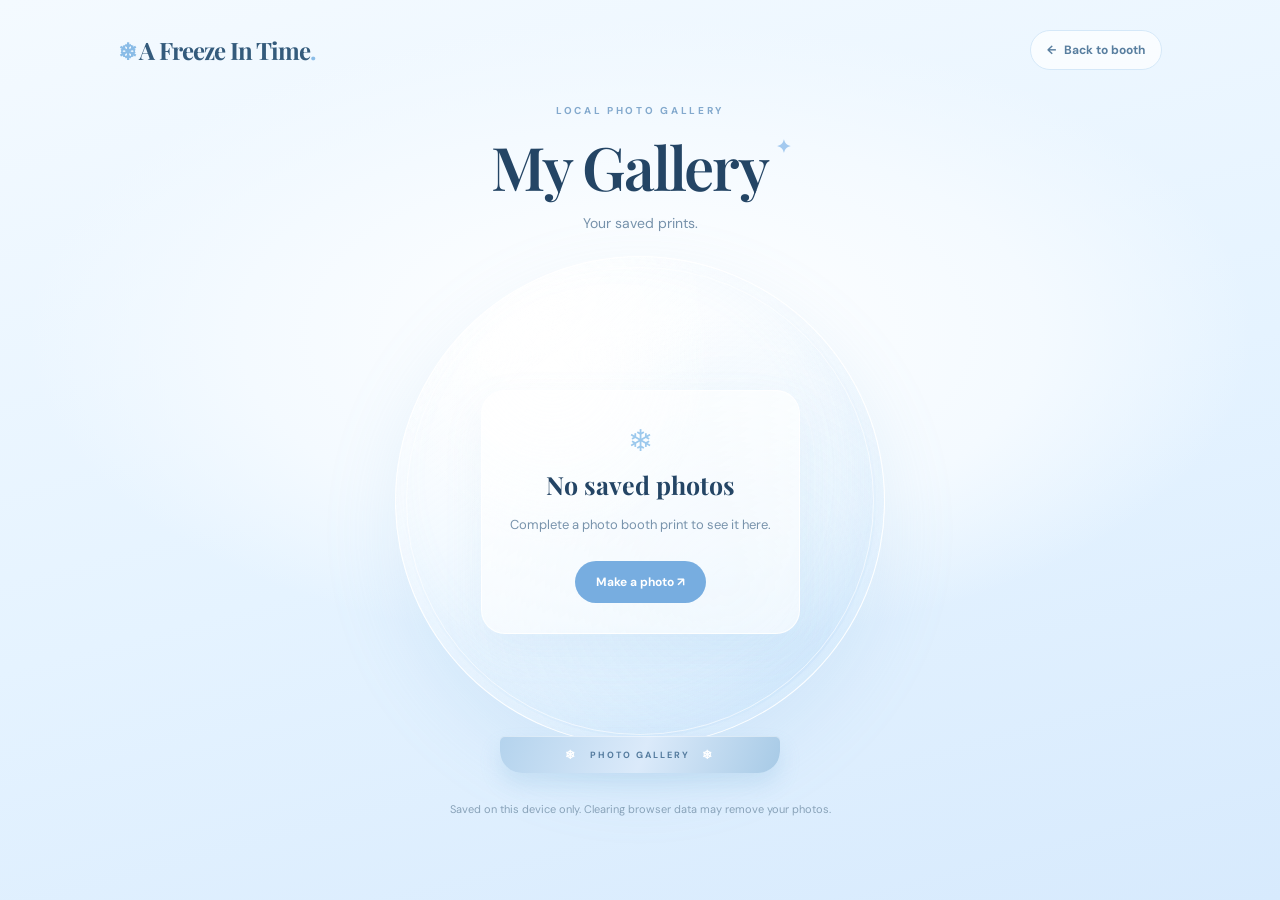
==== commit 2de6b6bb: "Update brand name in gallery header" ====
--- a/gallery.html
+++ b/gallery.html
@@ -14,7 +14,7 @@
   <div class="snowfall" id="snowfall" aria-hidden="true"></div>
   <div class="page">
     <header class="topbar">
-      <a href="index.html" class="wordmark"><span class="brand-icon">❄</span> snowy booth<span class="wordmark-dot">.</span></a>
+      <a href="index.html" class="wordmark"><span class="brand-icon">❄</span>A Freeze In Time<span class="wordmark-dot">.</span></a>
       <a class="booth-link" href="index.html" id="galleryBack"><span aria-hidden="true">←</span> Back to booth</a>
     </header>
     <main class="gallery-main">
